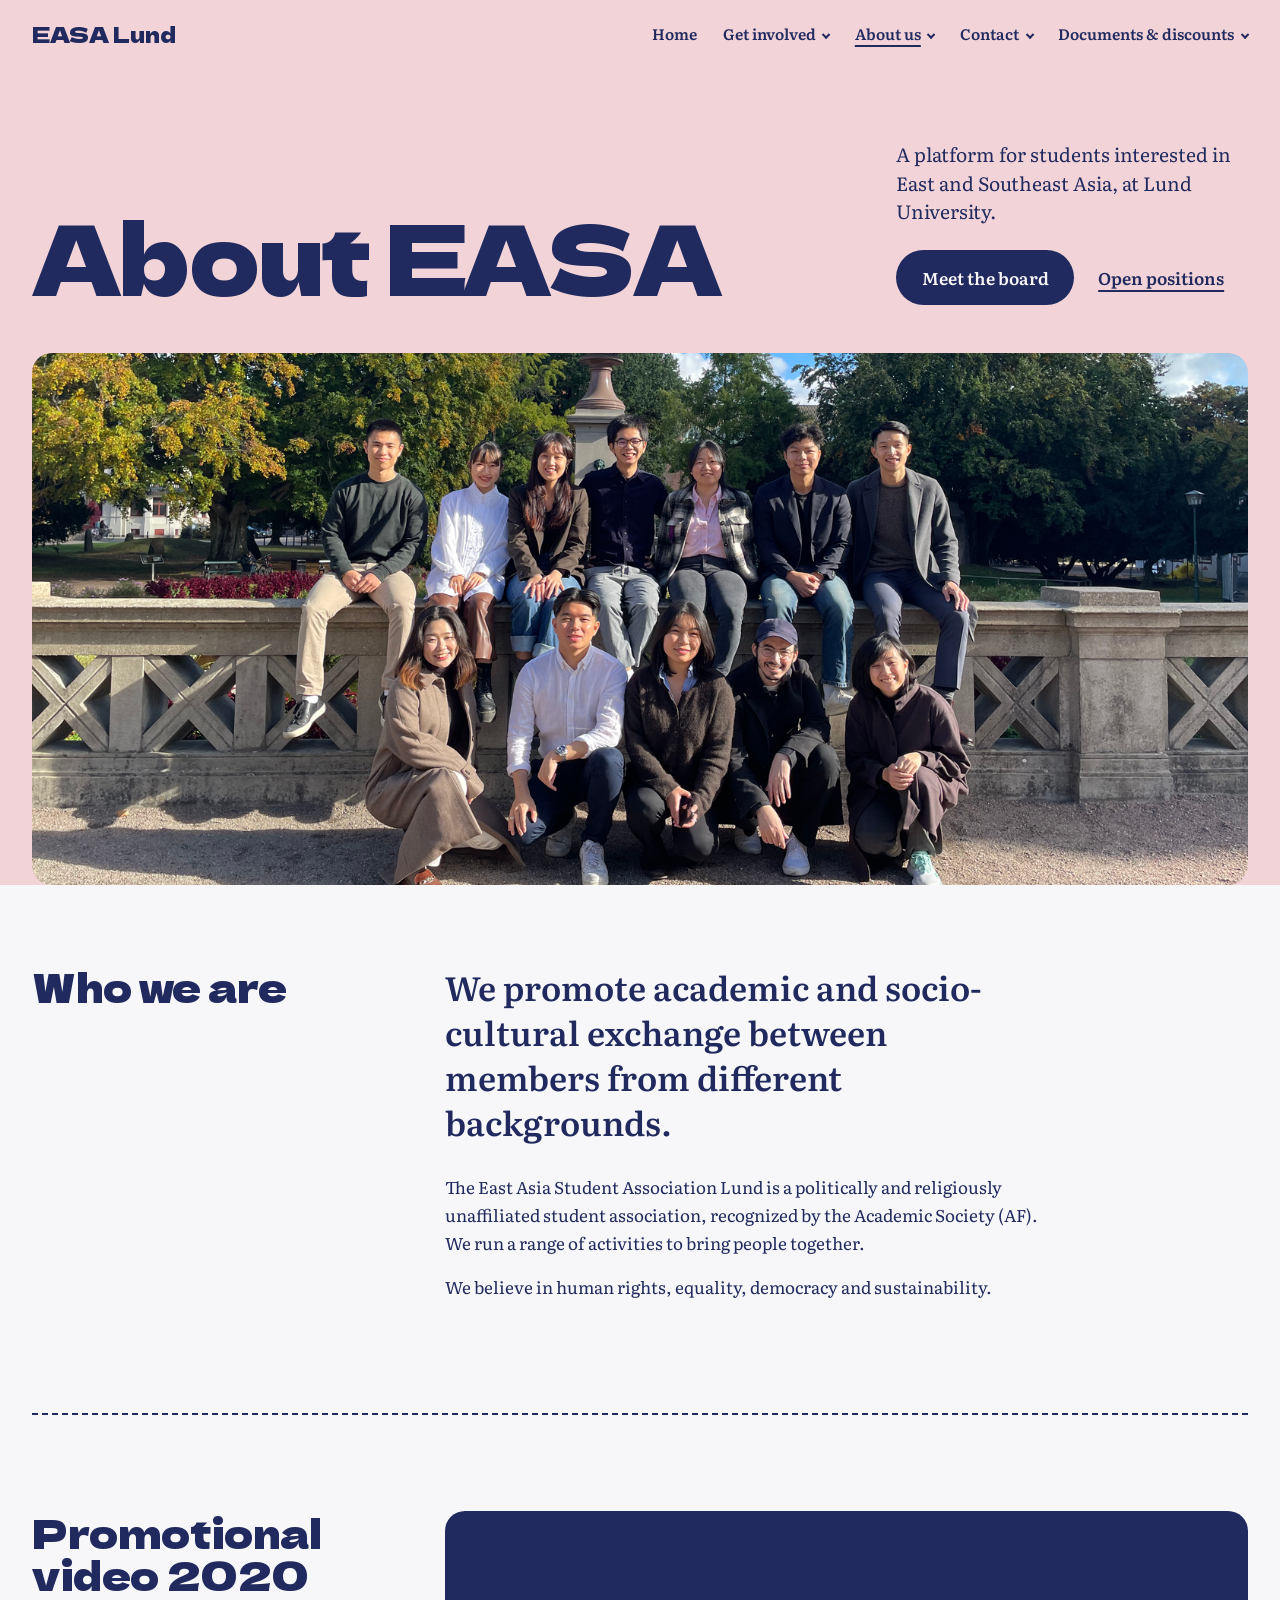
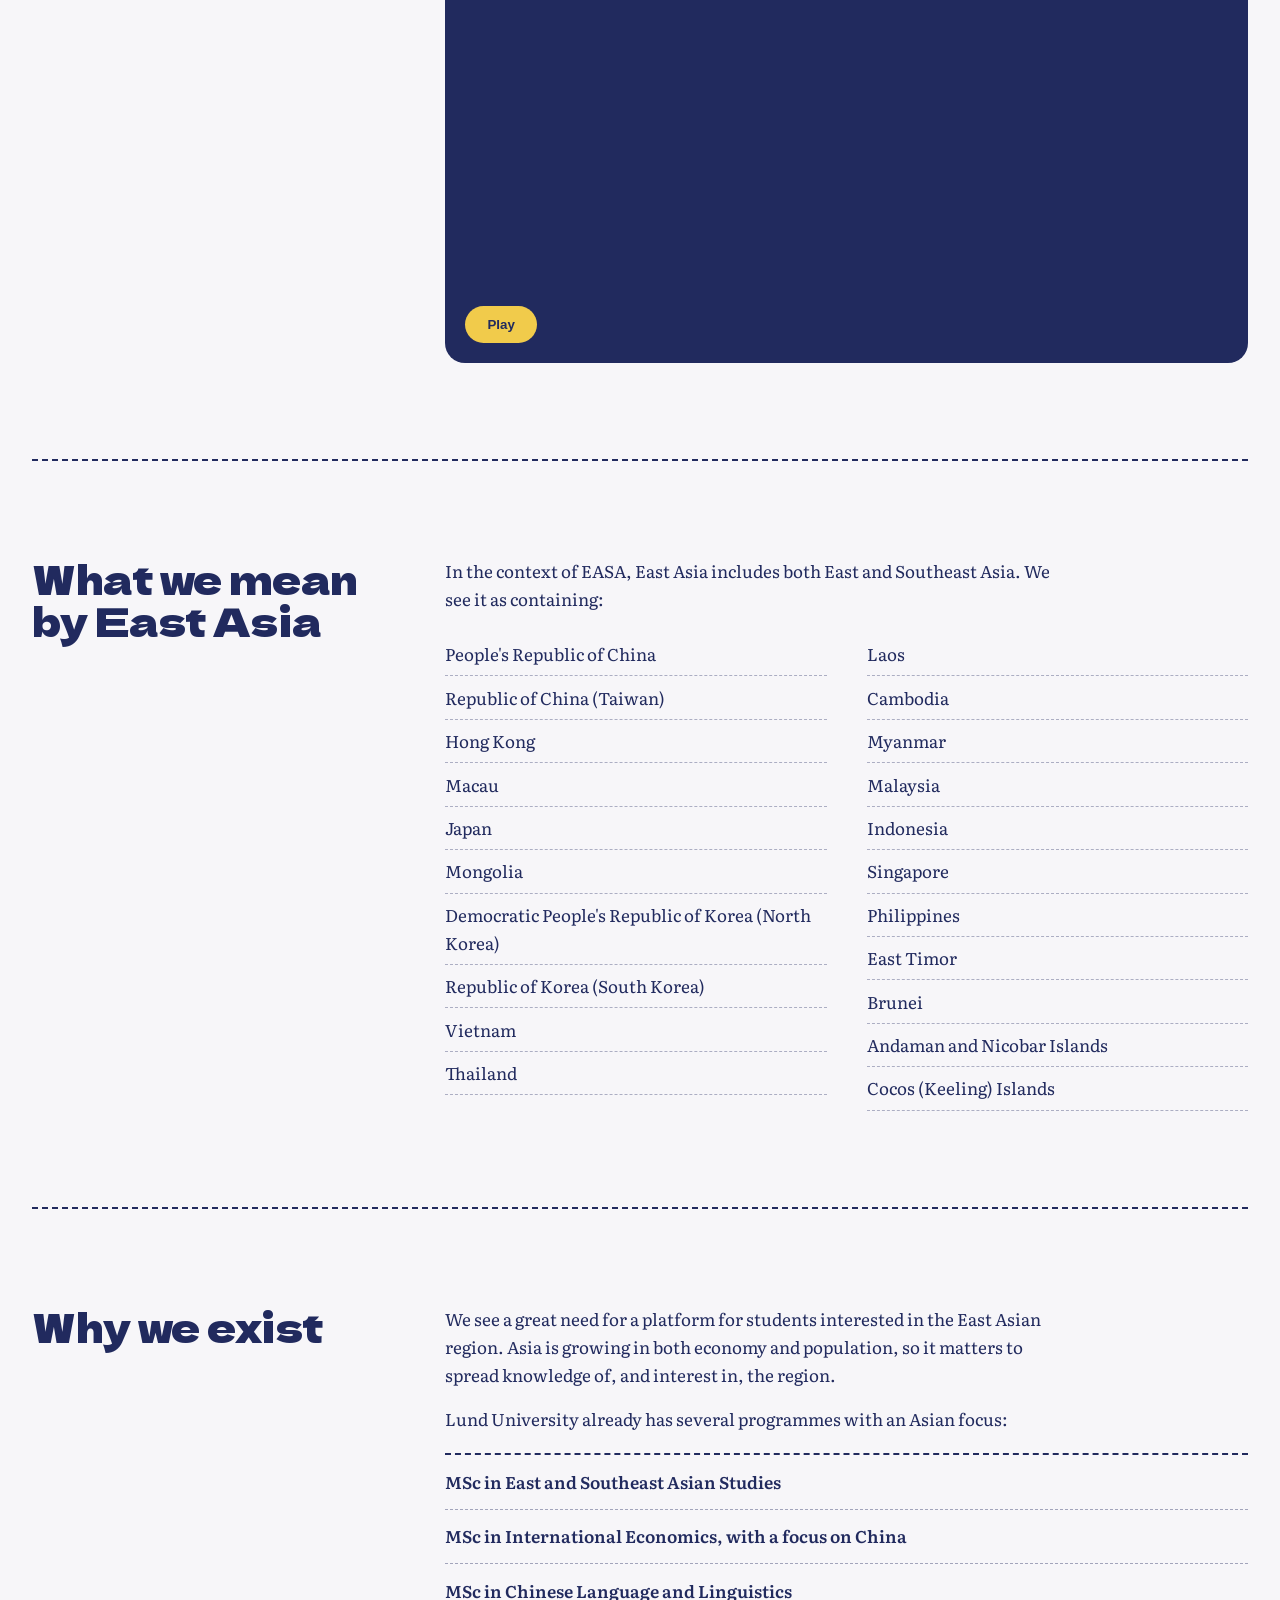
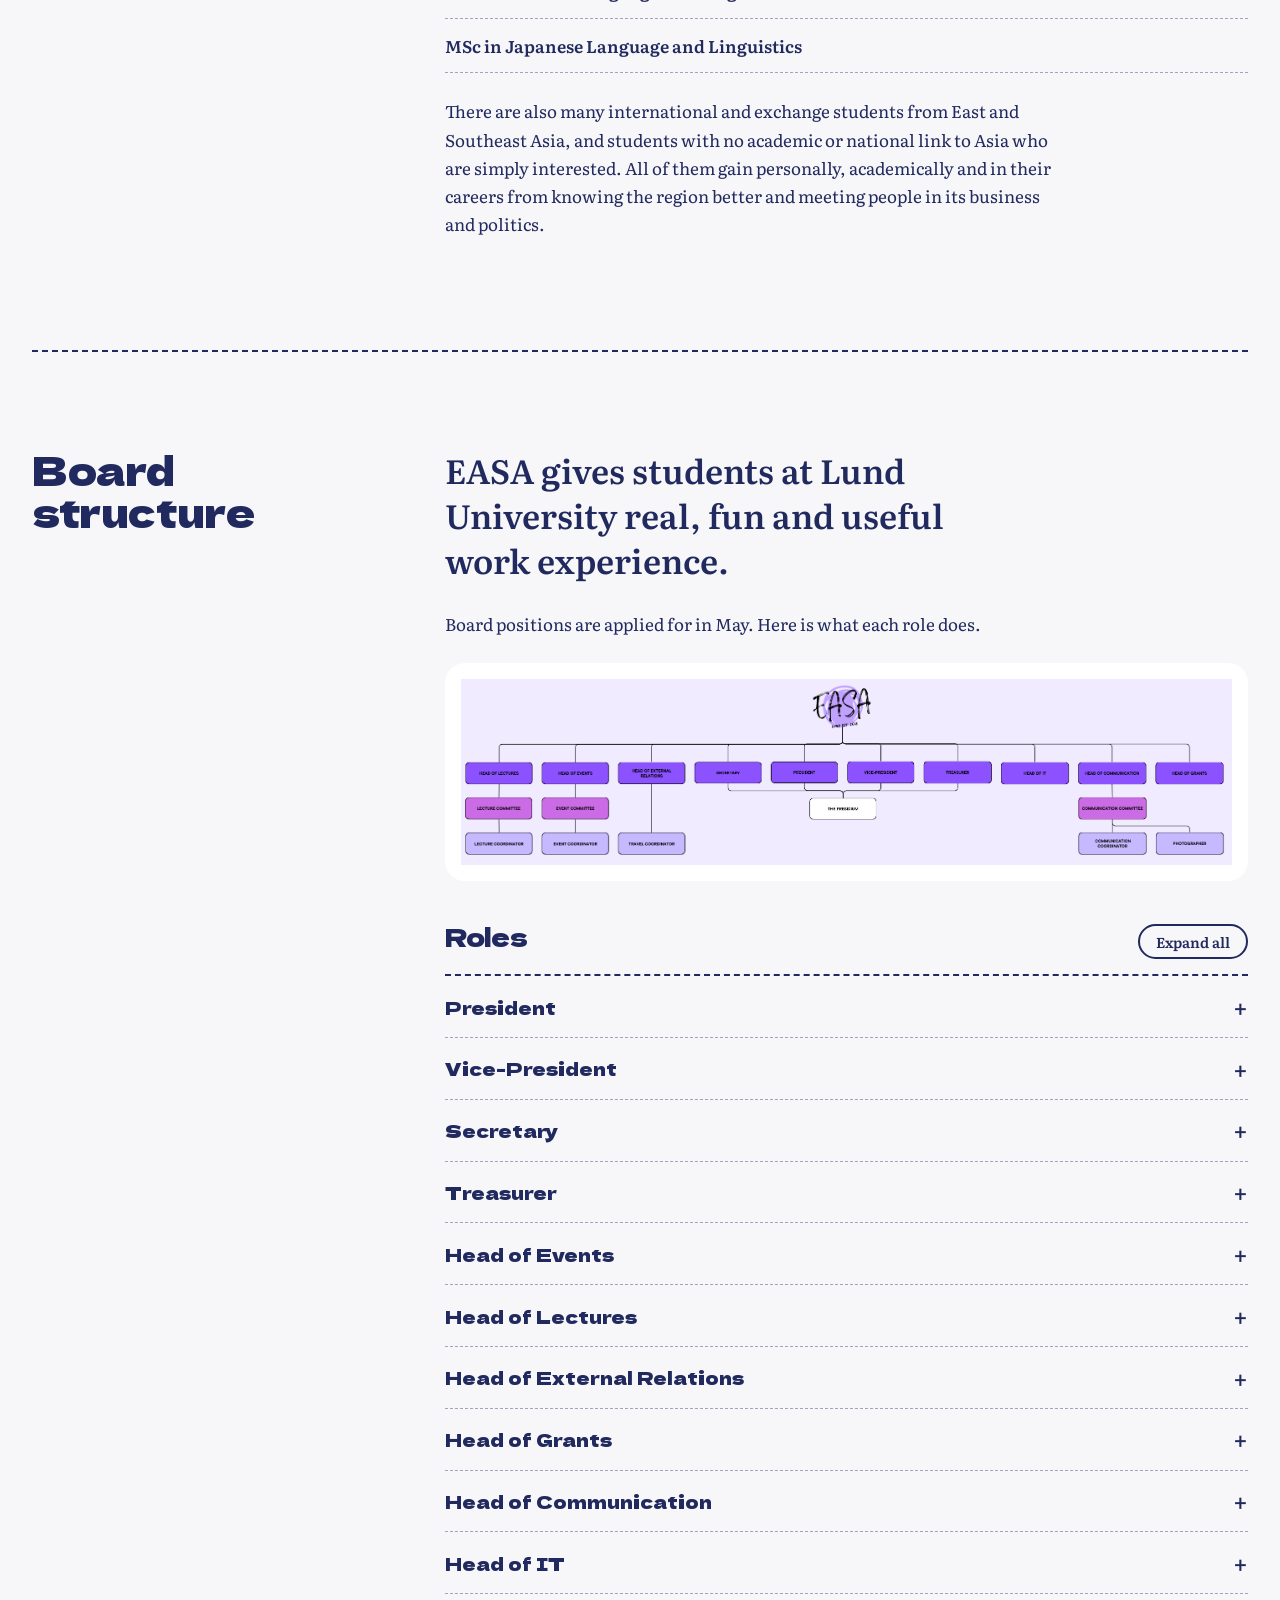
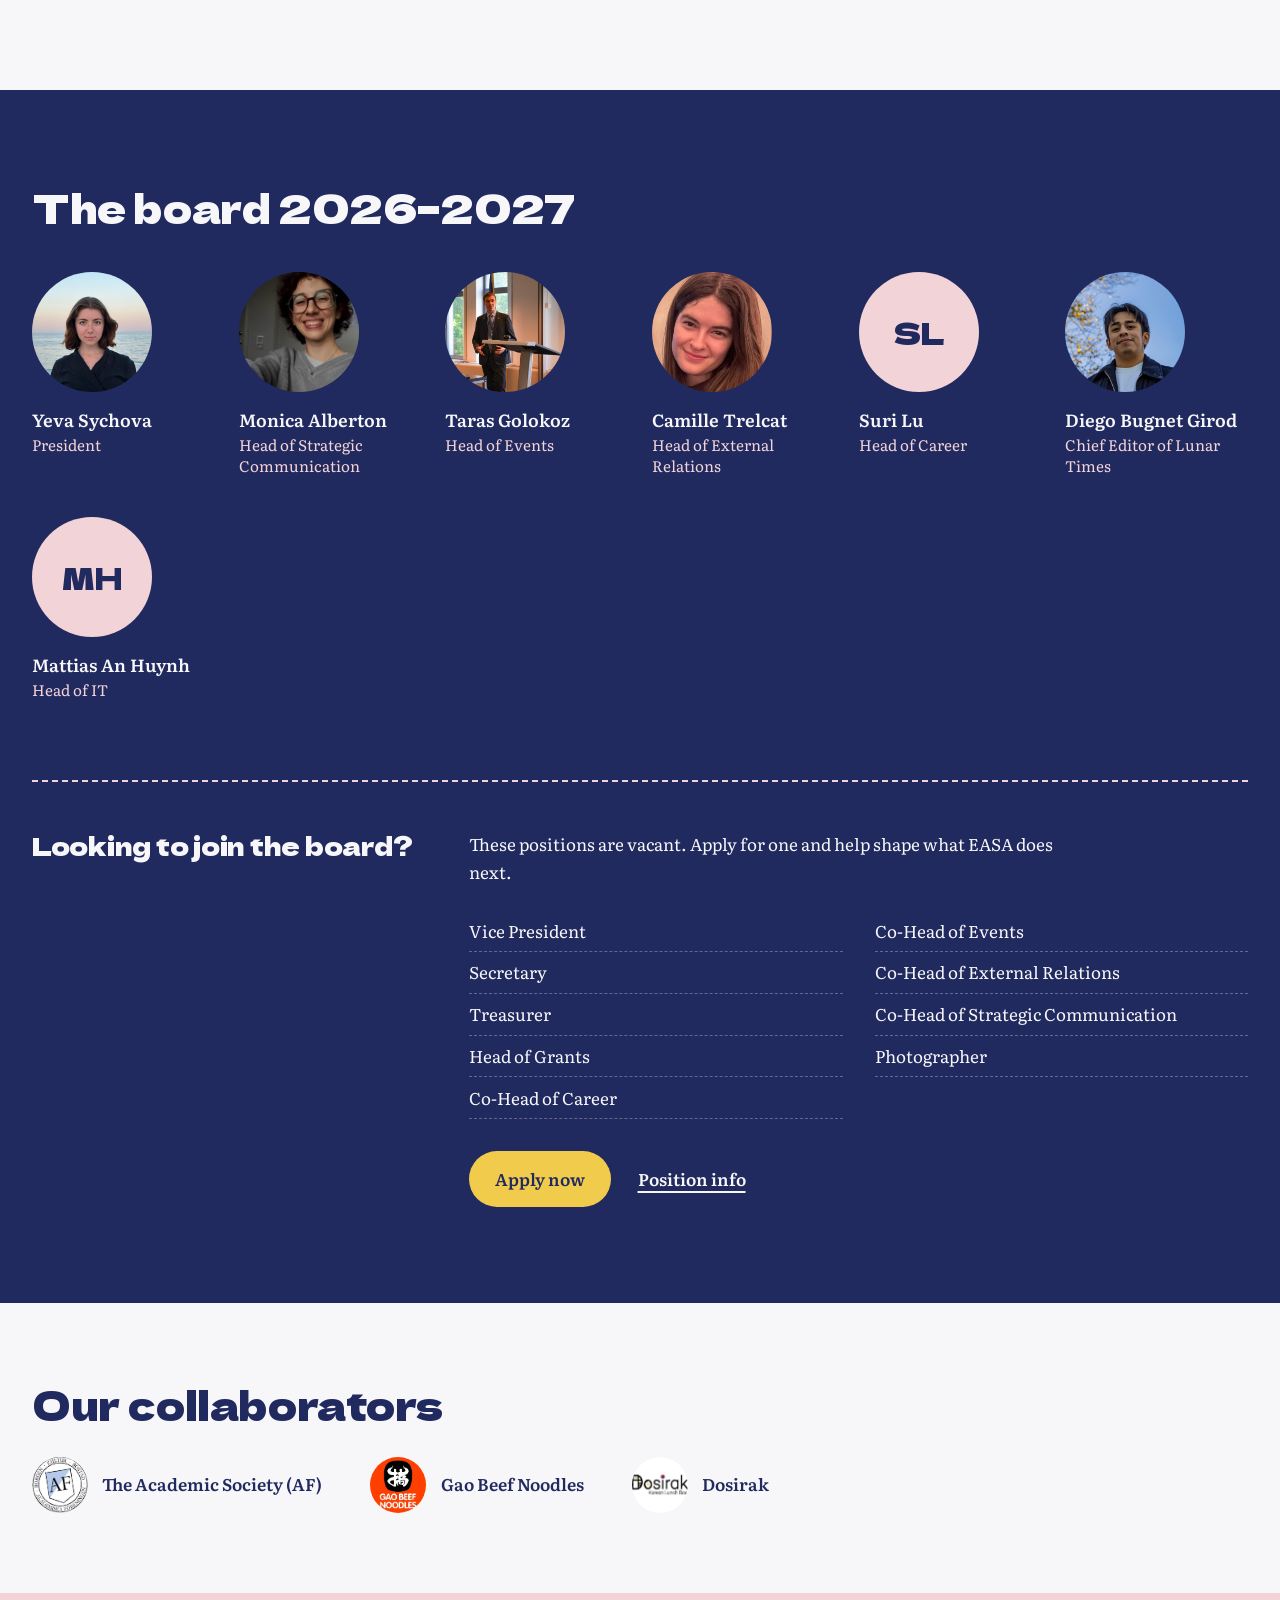
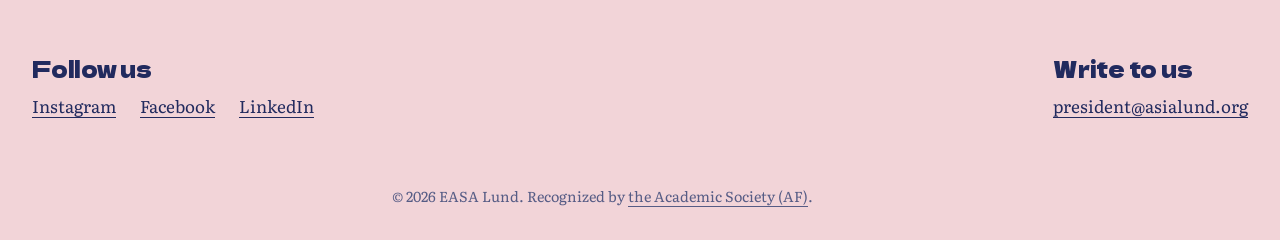
==== pages/about.html @ 51d8376d "the initial commit" ====
<!DOCTYPE html>
<html lang="en">
<head>
<meta charset="utf-8">
<meta name="viewport" content="width=device-width, initial-scale=1">
<title>About us | East Asia Student Association Lund</title>
<meta name="description" content="About EASA Lund: who we are, what we mean by East Asia, how the board works and who is on it.">
<link rel="preconnect" href="https://fonts.googleapis.com">
<link rel="preconnect" href="https://fonts.gstatic.com" crossorigin>
<link href="https://fonts.googleapis.com/css2?family=Dela+Gothic+One&family=Literata:ital,wght@0,400;0,600;1,400&display=swap" rel="stylesheet">
<link rel="stylesheet" href="../src/css/style.css">
</head>
<body>

<header class="site-header">
  <a class="wordmark" href="../index.html">EASA Lund</a>
  <button class="menu-toggle" aria-expanded="false" aria-controls="nav">Menu</button>
  <nav id="nav" class="nav" aria-label="Main"><ul><li><a href="../index.html">Home</a></li><li class="has-sub"><button aria-expanded="false">Get involved</button><ul><li><a href="membership.html#join">Become a member</a></li><li><a href="membership.html#being">Being an EASA member</a></li><li><a href="membership.html#active">Get active with EASA</a></li></ul></li><li class="has-sub"><button aria-expanded="false" aria-current="page">About us</button><ul><li><a href="about.html">About EASA</a></li><li><a href="about.html#structure">Board structure</a></li><li><a href="about.html#board">The board 2026&ndash;2027</a></li><li><a href="about.html#open">Vacant positions</a></li><li><a href="about.html#video">Promotional video 2020</a></li></ul></li><li class="has-sub"><button aria-expanded="false">Contact</button><ul><li><a href="contact.html">Contact us</a></li><li><a href="contact.html#report">Report or complain</a></li></ul></li><li class="has-sub"><button aria-expanded="false">Documents &amp; discounts</button><ul><li><a href="documents.html#discounts">Member discounts</a></li><li><a href="documents.html#documents">Documents</a></li></ul></li></ul></nav>
</header>

<main>
  <section class="hero short photo">
    <div class="wrap hero-in">
      <h1>About EASA</h1>
      <div class="hero-side">
        <p>A platform for students interested in East and Southeast Asia, at Lund University.</p>
        <div class="actions">
          <a class="btn" href="#board">Meet the board</a>
          <a class="link" href="#open">Open positions</a>
        </div>
      </div>
    </div>
    <figure class="wrap hero-photo">
      <img src="/src/assets/images/boardgroup2-photo.png" alt="The EASA board" width="1600" height="749">
    </figure>
  </section>

  <section class="about plain wrap" id="background">
    <h2>Who we are</h2>
    <div>
      <p class="lead">We promote academic and socio-cultural exchange between members from different backgrounds.</p>
      <p>The East Asia Student Association Lund is a politically and religiously unaffiliated student association, recognized by the Academic Society (AF). We run a range of activities to bring people together.</p>
      <p>We believe in human rights, equality, democracy and sustainability.</p>
    </div>
  </section>

  <section class="about plain wrap" id="video">
    <h2>Promotional video 2020</h2>
    <div>
      <!-- To embed the video here, put its YouTube ID in data-youtube (the part after v= in the link). -->
      <div class="video" id="promo" data-youtube="I3Kxsrn_4LQ">
        <div class="video-fallback">
          <strong>Our 2020 promotional video</strong>
          <a class="btn" href="https://youtu.be/I3Kxsrn_4LQ">Watch the video</a>
        </div>
      </div>
    </div>
  </section>

  <section class="about plain wrap">
    <h2>What we mean by East Asia</h2>
    <div>
      <p>In the context of EASA, East Asia includes both East and Southeast Asia. We see it as containing:</p>
      <ul class="places">
        <li>People's Republic of China</li>
        <li>Republic of China (Taiwan)</li>
        <li>Hong Kong</li>
        <li>Macau</li>
        <li>Japan</li>
        <li>Mongolia</li>
        <li>Democratic People's Republic of Korea (North Korea)</li>
        <li>Republic of Korea (South Korea)</li>
        <li>Vietnam</li>
        <li>Thailand</li>
        <li>Laos</li>
        <li>Cambodia</li>
        <li>Myanmar</li>
        <li>Malaysia</li>
        <li>Indonesia</li>
        <li>Singapore</li>
        <li>Philippines</li>
        <li>East Timor</li>
        <li>Brunei</li>
        <li>Andaman and Nicobar Islands</li>
        <li>Cocos (Keeling) Islands</li>
      </ul>
    </div>
  </section>

  <section class="about plain wrap">
    <h2>Why we exist</h2>
    <div>
      <p>We see a great need for a platform for students interested in the East Asian region. Asia is growing in both economy and population, so it matters to spread knowledge of, and interest in, the region.</p>
      <p>Lund University already has several programmes with an Asian focus:</p>
      <ul class="plist">
        <li>MSc in East and Southeast Asian Studies</li>
        <li>MSc in International Economics, with a focus on China</li>
        <li>MSc in Chinese Language and Linguistics</li>
        <li>MSc in Japanese Language and Linguistics</li>
      </ul>
      <p>There are also many international and exchange students from East and Southeast Asia, and students with no academic or national link to Asia who are simply interested. All of them gain personally, academically and in their careers from knowing the region better and meeting people in its business and politics.</p>
    </div>
  </section>

  <section class="about plain wrap" id="structure">
    <h2>Board structure</h2>
    <div>
      <p class="lead">EASA gives students at Lund University real, fun and useful work experience.</p>
      <p>Board positions are applied for in May. Here is what each role does.</p>
      <figure class="diagram">
        <img src="/src/assets/images/boardstructure-photo.png" alt="Diagram of the EASA board structure" width="1200" height="289" loading="lazy">
      </figure>
      <div class="roles-bar">
        <h3>Roles</h3>
        <button class="copy" id="toggle-roles" type="button">Expand all</button>
      </div>
      <div class="roles">
        <details><summary>President</summary><p>The president is responsible for the strategic work of the association. They plan and hold board meetings and delegate tasks to keep EASA moving forward. They lead and represent the association, sign contracts and act as a financial signatory.</p></details>
        <details><summary>Vice-President</summary><p>The jack of all trades. The vice-president is the president's right hand, helps wherever things need doing, and steps in when the president is away.</p></details>
        <details><summary>Secretary</summary><p>Keeps the board's documentation, such as meeting agendas and protocols, and does other administrative work. Also sends out periodic newsletters about EASA's updates and events, works strategically with the association, and can take on extra projects.</p></details>
        <details><summary>Treasurer</summary><p>Together with the president and vice-president, handles the budget, receipts and other financial work. The treasurer is also a financial signatory.</p></details>
        <details><summary>Head of Events</summary><p>Handles EASA's social and cultural activities, from smaller mingles and sittningar to events that build cultural awareness and understanding of East Asia. Makes sure members have fun while learning.</p></details>
        <details><summary>Head of Lectures</summary><p>Organizes lectures and invites speakers, making sure EASA's lectures cover as many geographical and topical areas as possible. Collects lecture suggestions from active members, adds their own, and fills the calendar.</p></details>
        <details><summary>Head of External Relations</summary><p>Manages professional contacts in Asia and relationships with key collaborators and partners. Also runs travel activities together with the Head of Grants.</p></details>
        <details><summary>Head of Grants</summary><p>Oversees FBA-project activities, helps run travel activities with the travel coordinators and the Head of External Relations, and assists the president and treasurer with grant applications. Also finds new grants for the association to apply for. Most grant applications and collaborations are handled in Swedish, so the role suits a Swedish speaker, though that is not a requirement.</p></details>
        <details><summary>Head of Communication</summary><p>Manages EASA's social media, marketing strategy and graphic design. Advises the board on optics and audience for events, works on the communications strategy and graphical profile, and makes sure events have a photographer.</p></details>
        <details><summary>Head of IT</summary><p>Manages the website and the association's technical tasks, advising the team and finding and putting in place IT solutions. Works closely with the Head of Strategic Communication.</p></details>
      </div>
    </div>
  </section>

  <section class="crew" id="board">
    <div class="wrap">
      <h2>The board 2026&ndash;2027</h2>
      <ul class="people">
        <li class="person">
          <img src="/src/assets/board/yeva.jpeg" alt="" width="120" height="120" loading="lazy">
          <h3>Yeva Sychova</h3><p>President</p>
        </li>
        <li class="person">
          <img src="/src/assets/board/monica.jpg" alt="" width="120" height="120" loading="lazy">
          <h3>Monica Alberton</h3><p>Head of Strategic Communication</p>
        </li>
        <li class="person">
          <img src="/src/assets/board/taras.png" alt="" width="120" height="120" loading="lazy">
          <h3>Taras Golokoz</h3><p>Head of Events</p>
        </li>
        <li class="person">
          <img src="/src/assets/board/camille.png" alt="" width="120" height="120" loading="lazy">
          <h3>Camille Trelcat</h3><p>Head of External Relations</p>
        </li>
        <li class="person">
          <div class="avatar" aria-hidden="true">SL</div>
          <h3>Suri Lu</h3><p>Head of Career</p>
        </li>
        <li class="person">
          <img src="/src/assets/board/diego.png" alt="" width="120" height="120" loading="lazy">
          <h3>Diego Bugnet Girod</h3><p>Chief Editor of Lunar Times</p>
        </li>
        <li class="person">
          <div class="avatar" aria-hidden="true">MH</div>
          <h3>Mattias An Huynh</h3><p>Head of IT</p>
        </li>
      </ul>  

      <div class="open" id="open">
        <h3>Looking to join the board?</h3>
        <div>
          <p>These positions are vacant. Apply for one and help shape what EASA does next.</p>
          <ul>
            <li>Vice President</li>
            <li>Secretary</li>
            <li>Treasurer</li>
            <li>Head of Grants</li>
            <li>Co-Head of Career</li>
            <li>Co-Head of Events</li>
            <li>Co-Head of External Relations</li>
            <li>Co-Head of Strategic Communication</li>
            <li>Photographer</li>
          </ul>
          <a class="btn" href="https://docs.google.com/forms/d/e/1FAIpQLScclOkCdZai0JcNfN4EBQboVWrOguCQoCkJPNfjZ9Sn6yxAyg/viewform">Apply now</a>
          <a class="link" href="#structure">Position info</a>
        </div>
      </div>
    </div>
  </section>

  <section class="partners wrap">
    <h2>Our collaborators</h2>
    <ul>
      <li><a href="https://www.af.lu.se/"><img src="/src/assets/icons/af-logo.png" alt="" width="56" height="56" loading="lazy"><span>The Academic Society (AF)</span></a></li>
      <li><a href="https://gaobeefnoodles.se/"><img src="/src/assets/icons/gaobeef-logo.jpg" alt="" width="56" height="56" loading="lazy"><span>Gao Beef Noodles</span></a></li>
      <li><a href="https://dosirak.se/"><img src="/src/assets/icons/dosirak-logo.png" alt="" width="56" height="56" loading="lazy"><span>Dosirak</span></a></li>
    </ul>
  </section>
</main>

<footer class="site-footer">
  <div class="wrap foot-in">
    <div>
      <h2>Follow us</h2>
      <p class="social">
        <a href="https://www.instagram.com/easa.lund/">Instagram</a>
        <a href="https://www.facebook.com/easalund">Facebook</a>
        <a href="https://www.linkedin.com/company/easa-east-asia-student-association-in-lund/">LinkedIn</a>
      </p>
    </div>
    <div>
      <h2>Write to us</h2>
      <p><a href="mailto:president@asialund.org">president@asialund.org</a></p>
    </div>
  </div>
  <p class="wrap legal">&copy; <span id="year">2026</span> EASA Lund. Recognized by <a href="https://www.af.lu.se/en-home">the Academic Society (AF)</a>.</p>
</footer>

<script src="../src/js/about.js"></script>
</body>
</html>
---- src/css/style.css ----
:root {
  --indigo: #212a5e;
  --sakura: #f2d4d8;
  --paper: #f7f6f9;
  --yuzu: #f1cb4b;
  --muted: #565c85;
  --display: "Dela Gothic One", "Hiragino Sans", "Yu Gothic", "Malgun Gothic", system-ui, sans-serif;
  --text: "Literata", Georgia, "Times New Roman", serif;
  --radius: 1.25rem;
}

*, *::before, *::after { box-sizing: border-box; }
html { scroll-behavior: smooth; }
body {
  margin: 0;
  background: var(--paper);
  color: var(--indigo);
  font: 400 1.0625rem/1.65 var(--text);
  -webkit-font-smoothing: antialiased;
}
img { display: block; max-width: 100%; height: auto; background: #dfe1ee; }
img.broken { visibility: hidden; }
h1, h2 { font-family: var(--display); font-weight: 400; line-height: 1.05; margin: 0; letter-spacing: -0.01em; }
h2 { font-size: clamp(1.6rem, 3.2vw, 2.5rem); }
p { margin: 0 0 1rem; max-width: 62ch; }
ul { list-style: none; margin: 0; padding: 0; }
a { color: inherit; }
:focus-visible { outline: 3px solid var(--indigo); outline-offset: 3px; border-radius: 4px; }
.join :focus-visible { outline-color: var(--yuzu); }
.pass :focus-visible { outline-color: var(--indigo); }

.wrap { width: min(100% - 3rem, 76rem); margin-inline: auto; }

.link { text-decoration: underline; text-decoration-thickness: 1.5px; text-underline-offset: 0.28em; font-weight: 600; transition: text-decoration-thickness 0.15s; }
.link:hover { text-decoration-thickness: 4px; }
.btn {
  display: inline-block; padding: 0.85rem 1.6rem; border-radius: 999px;
  background: var(--indigo); color: var(--paper); font-weight: 600; text-decoration: none;
  transition: background 0.2s, color 0.2s;
}
.btn:hover { background: var(--yuzu); color: var(--indigo); }

/* Header */
.site-header {
  position: sticky; top: 0; z-index: 20;
  display: flex; align-items: center; justify-content: space-between; gap: 1.5rem;
  padding: 1rem max(1.5rem, calc((100% - 76rem) / 2));
  background: var(--sakura);
}
.wordmark { font: 400 1.35rem var(--display); text-decoration: none; }
.nav > ul { display: flex; gap: 1.6rem; align-items: center; }
.nav a, .nav button { font: 600 0.95rem var(--text); color: inherit; text-decoration: none; background: none; border: 0; padding: 0.4rem 0; cursor: pointer; }
.nav a:hover, .nav button:hover, .nav a[aria-current], .nav button[aria-current] { text-decoration: underline; text-decoration-thickness: 2px; text-underline-offset: 0.3em; }
.has-sub { position: relative; }
.has-sub > button::after { content: ""; display: inline-block; width: 0.4em; height: 0.4em; margin-left: 0.5em; border: solid currentColor; border-width: 0 2px 2px 0; transform: translateY(-0.15em) rotate(45deg); }
.has-sub > ul {
  display: none; position: absolute; top: 100%; left: -1rem; min-width: 14rem; padding: 0.6rem 1rem;
  background: var(--paper); border-radius: 0.9rem; box-shadow: 0 12px 30px -12px rgba(33, 42, 94, 0.35);
}
.has-sub > ul a { display: block; padding: 0.45rem 0; }
.has-sub:hover > ul, .has-sub:focus-within > ul, .has-sub > button[aria-expanded="true"] + ul { display: block; }
.menu-toggle { display: none; font: 600 0.95rem var(--text); color: inherit; background: none; border: 2px solid var(--indigo); border-radius: 999px; padding: 0.35rem 1rem; cursor: pointer; }

/* Hero */
.hero { background: var(--sakura); padding-top: clamp(2rem, 6vw, 4.5rem); }
.hero-in { display: grid; grid-template-columns: minmax(0, 1fr) 22rem; gap: 3rem; align-items: end; }
.hero h1 { font-size: clamp(3rem, 9vw, 7.5rem); line-height: 1.05; letter-spacing: -0.02em; }
.roll { display: flex; align-items: flex-end; height: 1.2em; overflow: hidden; }
.word { flex: none; white-space: nowrap; font-family: var(--display); transition: transform 0.45s cubic-bezier(0.7, 0, 0.2, 1), opacity 0.45s; }
.word.out { transform: translateY(-100%); opacity: 0; }
.word.pre { transform: translateY(100%); opacity: 0; transition: none; }
.said { margin: 1.25rem 0 0; font-style: italic; color: var(--muted); }
.hero-side p { font-size: 1.2rem; line-height: 1.5; }
.actions { display: flex; flex-wrap: wrap; align-items: center; gap: 0.75rem 1.5rem; margin-top: 1.5rem; }
.hero-photo { position: relative; z-index: 1; margin-block: 3rem -7rem; }
.hero-photo img { width: 100%; aspect-ratio: 16 / 7; object-fit: cover; border-radius: var(--radius); }

/* About */
.about { display: grid; grid-template-columns: 1fr 2.2fr; gap: 3rem; padding: 12rem 0 6rem; }
.lead { font-size: clamp(1.5rem, 2.6vw, 2.1rem); line-height: 1.35; font-weight: 600; max-width: 28ch; margin-bottom: 1.75rem; }

/* Community */
.community { display: grid; gap: 6rem; padding-bottom: 7rem; }
.feature { display: grid; grid-template-columns: 7fr 5fr; gap: 3rem; align-items: end; }
.feature img, .events img { width: 100%; object-fit: cover; border-radius: var(--radius); }
.feature img { aspect-ratio: 4 / 3; }
.feature h2, .events h2 { margin-bottom: 1rem; }
.events { display: grid; grid-template-columns: 4fr 4fr 4fr; gap: 2rem; align-items: start; }
.events img { aspect-ratio: 4 / 5; }
.events .drop { margin-top: 4rem; }
.events > div { padding-top: 1rem; }
.updates { display: flex; justify-content: space-between; align-items: center; gap: 2rem; padding: clamp(1.75rem, 4vw, 3.5rem); background: var(--sakura); border-radius: var(--radius); }
.updates p { margin-bottom: 0.75rem; }

/* Membership */
.join { background: var(--indigo); color: var(--paper); padding: 6rem 0; }
.join-in { display: grid; grid-template-columns: 5fr 7fr; gap: 4rem; align-items: center; }
.join-in > img { width: 100%; max-height: 34rem; aspect-ratio: 3 / 4; object-fit: cover; border-radius: var(--radius); }
.pass { --pad: clamp(1.5rem, 4vw, 2.75rem); background: var(--yuzu); color: var(--indigo); border-radius: var(--radius); padding: var(--pad); }
.pass h2 { margin-bottom: 1rem; }
.pass ul { position: relative; margin: 1.75rem 0; padding-top: 0.5rem; border-top: 2px dashed var(--indigo); }
.pass ul::before, .pass ul::after {
  content: ""; position: absolute; top: -0.85rem; width: 1.5rem; height: 1.5rem; border-radius: 50%; background: var(--indigo);
}
.pass ul::before { left: calc(-1 * var(--pad) - 0.75rem); }
.pass ul::after { right: calc(-1 * var(--pad) - 0.75rem); }
.pass li { padding: 0.75rem 0; border-bottom: 1px dashed rgba(33, 42, 94, 0.4); font-weight: 600; }
.pass li a { text-underline-offset: 0.25em; }
.pass .btn:hover { background: var(--paper); color: var(--indigo); }

/* Collaborators */
.partners { padding: 5rem 0; }
.partners ul { display: flex; flex-wrap: wrap; gap: 1.5rem 3rem; margin-top: 2rem; }
.partners a { display: flex; align-items: center; gap: 0.9rem; font-weight: 600; text-decoration: none; }
.partners a:hover span { text-decoration: underline; text-underline-offset: 0.25em; }
.partners img { width: 3.5rem; height: 3.5rem; border-radius: 50%; object-fit: cover; }

/* Footer */
.site-footer { background: var(--sakura); padding: 4rem 0 2rem; }
.foot-in { display: flex; flex-wrap: wrap; justify-content: space-between; gap: 2.5rem; }
.foot-in h2 { font-size: 1.4rem; margin-bottom: 0.75rem; }
.social { display: flex; gap: 1.5rem; }
.foot-in a, .legal a { text-underline-offset: 0.25em; }
.legal { margin: 3rem auto 0; font-size: 0.9rem; color: var(--muted); }

/* Small screens */
@media (max-width: 62rem) {
  .menu-toggle { display: block; }
  .nav { display: none; position: absolute; top: 100%; left: 0; right: 0; padding: 0.5rem 1.5rem 1.5rem; background: var(--sakura); }
  .nav.open { display: block; }
  .nav > ul { flex-direction: column; align-items: flex-start; gap: 0.5rem; }
  .has-sub > ul { position: static; display: none; box-shadow: none; background: none; padding: 0 0 0 1rem; min-width: 0; }
  .has-sub:hover > ul { display: none; }
  .has-sub > button[aria-expanded="true"] + ul { display: block; }
  .hero-in, .about, .feature, .join-in { grid-template-columns: 1fr; gap: 2rem; }
  .hero-photo { margin-bottom: -4rem; }
  .hero-photo img { aspect-ratio: 4 / 3; }
  .about { padding-top: 8rem; gap: 1.25rem; }
  .events { grid-template-columns: 1fr 1fr; }
  .events > div { grid-column: 1 / -1; }
  .events .drop { margin-top: 2rem; }
  .updates { flex-direction: column; align-items: flex-start; }
  .join { padding: 4rem 0; }
}

@media (prefers-reduced-motion: reduce) {
  html { scroll-behavior: auto; }
  .word, .link, .btn { transition: none; }
}

/* Membership page */
h3 { font: 400 clamp(1.25rem, 2vw, 1.6rem)/1.15 var(--display); margin: 0 0 0.75rem; letter-spacing: -0.01em; }
.hero.short { padding-bottom: 4.5rem; }
.hero.short h1 { font-size: clamp(2.8rem, 7.5vw, 6rem); }
.steps-sec { padding: 6rem 0; }
.steps-sec h2 { margin-bottom: 2.5rem; }
.steps { border-top: 2px dashed var(--indigo); }
.steps li { display: grid; grid-template-columns: 6rem 1fr; gap: 1.5rem; padding: 2.25rem 0; border-bottom: 2px dashed var(--indigo); }
.num { font: 400 3.75rem/1 var(--display); }
.steps p { margin-bottom: 1rem; }
.steps .btn { margin-top: 0.25rem; }
.swish { display: flex; flex-wrap: wrap; align-items: center; gap: 0.5rem 1rem; }
.swish strong { font-size: 1.5rem; letter-spacing: 0.02em; }
.copy { font: 600 0.9rem var(--text); color: inherit; background: none; border: 2px solid var(--indigo); border-radius: 999px; padding: 0.3rem 1rem; cursor: pointer; transition: background 0.2s, color 0.2s; }
.copy:hover { background: var(--indigo); color: var(--paper); }
.pass .btn { margin-right: 1.5rem; }
.about.plain { padding: 6rem 0; }
.about .actions { margin-top: 1.75rem; }
.data { padding-bottom: 5rem; }
.data summary { cursor: pointer; font-weight: 600; }
.data details p { margin-top: 1rem; font-size: 0.95rem; color: var(--muted); max-width: 70ch; }
.data details a { text-underline-offset: 0.25em; }
html { scroll-padding-top: 5rem; }

@media (max-width: 62rem) {
  .steps li { grid-template-columns: 3.25rem 1fr; gap: 1rem; }
  .num { font-size: 2.5rem; }
  .steps-sec, .about.plain { padding: 4rem 0; }
}

/* About page */
.hero.short.photo { padding-bottom: 0; }
.hero + .about.plain { padding-top: 12rem; }
.about.plain + .about.plain { border-top: 2px dashed var(--indigo); }
.places { columns: 2 15rem; column-gap: 2.5rem; margin: 1.25rem 0 0; }
.places li { break-inside: avoid; padding: 0.45rem 0; border-bottom: 1px dashed rgba(33, 42, 94, 0.35); }
.plist { margin: 1.25rem 0 1.5rem; border-top: 2px dashed var(--indigo); }
.plist li { padding: 0.8rem 0; border-bottom: 1px dashed rgba(33, 42, 94, 0.4); font-weight: 600; }
.diagram { margin: 1.5rem 0 2.5rem; padding: 1rem; overflow-x: auto; background: #fff; border-radius: var(--radius); }
.diagram img { width: 100%; min-width: 38rem; background: none; }
.roles-bar { display: flex; justify-content: space-between; align-items: center; gap: 1rem; margin-bottom: 0.75rem; }
.roles { border-top: 2px dashed var(--indigo); }
.roles details { border-bottom: 1px dashed rgba(33, 42, 94, 0.4); }
.roles summary { display: flex; justify-content: space-between; align-items: center; gap: 1rem; padding: 1.1rem 0; cursor: pointer; list-style: none; font: 400 1.15rem/1.2 var(--display); }
.roles summary::-webkit-details-marker { display: none; }
.roles summary::after { content: "+"; font: 600 1.6rem/1 var(--text); transition: transform 0.2s; }
.roles details[open] summary::after { transform: rotate(45deg); }
.roles details p { margin: 0 0 1.25rem; max-width: 60ch; }

.crew { background: var(--indigo); color: var(--paper); padding: 6rem 0; }
.crew h2 { margin-bottom: 2.75rem; }
.crew :focus-visible { outline-color: var(--yuzu); }
.people { display: grid; grid-template-columns: repeat(auto-fill, minmax(11rem, 1fr)); gap: 2.5rem 1.5rem; }
.person img, .avatar { width: 7.5rem; height: 7.5rem; margin-bottom: 1rem; border-radius: 50%; object-fit: cover; }
.avatar { display: grid; place-items: center; background: var(--sakura); color: var(--indigo); font: 400 1.9rem var(--display); }
.person h3 { margin: 0; font: 600 1.1rem/1.3 var(--text); letter-spacing: 0; }
.person p { margin: 0.2rem 0 0; color: var(--sakura); font-size: 0.95rem; line-height: 1.4; }
.open { display: grid; grid-template-columns: 1fr 2fr; gap: 3rem; margin-top: 5rem; padding-top: 3rem; border-top: 2px dashed var(--sakura); }
.open ul { columns: 2 14rem; column-gap: 2rem; margin: 1.5rem 0 2rem; }
.open li { break-inside: avoid; padding: 0.4rem 0; border-bottom: 1px dashed rgba(247, 246, 249, 0.3); }
.crew .btn { margin-right: 1.5rem; background: var(--yuzu); color: var(--indigo); }
.crew .btn:hover { background: var(--paper); }

@media (max-width: 62rem) {
  .hero + .about.plain { padding-top: 8rem; }
  .crew { padding: 4rem 0; }
  .open { grid-template-columns: 1fr; gap: 1.25rem; margin-top: 3.5rem; }
}

/* Contact page */
.mail { font: 400 clamp(1.3rem, 3.2vw, 2.4rem)/1.2 var(--display); text-decoration: none; overflow-wrap: anywhere; }
.mail:hover { text-decoration: underline; text-decoration-thickness: 3px; text-underline-offset: 0.2em; }
.links { margin-top: 2rem; }
.links li { padding: 0; }
.links a { display: flex; flex-wrap: wrap; justify-content: space-between; gap: 0.25rem 1.5rem; padding: 0.9rem 0; text-decoration: none; }
.links a span:last-child { font-weight: 400; color: var(--muted); }
.links a:hover span:first-child { text-decoration: underline; text-underline-offset: 0.25em; }
.links a[aria-disabled="true"] { color: var(--muted); cursor: not-allowed; }
.links a[aria-disabled="true"]:hover span:first-child { text-decoration: none; }

.write { background: var(--indigo); color: var(--paper); padding: 6rem 0; }
.write-in { display: grid; grid-template-columns: 5fr 7fr; gap: 4rem; align-items: start; }
.write h2 { margin-bottom: 1.25rem; }
.write :focus-visible { outline-color: var(--yuzu); }
.touch-form { display: grid; gap: 1.25rem; padding: clamp(1.5rem, 4vw, 2.5rem); background: var(--paper); color: var(--indigo); border-radius: var(--radius); }
.touch-form label { display: grid; gap: 0.4rem; font-weight: 600; }
.touch-form input, .touch-form select, .touch-form textarea { width: 100%; padding: 0.7rem 0.9rem; font: 400 1rem/1.5 var(--text); color: var(--indigo); background: #fff; border: 2px solid var(--indigo); border-radius: 0.75rem; }
.touch-form textarea { min-height: 9rem; resize: vertical; }
.touch-form :focus-visible { outline-color: var(--indigo); }
.touch-form .btn { justify-self: start; border: 0; font-size: 1rem; cursor: pointer; }
.form-status { min-height: 1.5rem; margin: 0; font-weight: 600; }

@media (max-width: 62rem) {
  .write { padding: 4rem 0; }
  .write-in { grid-template-columns: 1fr; gap: 2rem; }
}

/* Documents & discounts page */
.sr { position: absolute; width: 1px; height: 1px; overflow: hidden; clip: rect(0 0 0 0); white-space: nowrap; }
[data-doc][hidden], .doc-sec[hidden] { display: none; }

.deals { background: var(--indigo); color: var(--paper); padding: 6rem 0; }
.deals h2 { margin-bottom: 2.5rem; }
.deals :focus-visible { outline-color: var(--yuzu); }
.deals-in { display: grid; grid-template-columns: 1fr 1fr; gap: 2rem; }
.ticket { --pad: clamp(1.5rem, 3.5vw, 2.25rem); display: flex; flex-direction: column; padding: var(--pad); background: var(--yuzu); color: var(--indigo); border-radius: var(--radius); }
.ticket.alt { background: var(--sakura); }
.ticket .head { display: flex; align-items: center; gap: 1rem; }
.ticket .head img { flex: none; width: 4.5rem; height: 4.5rem; border-radius: 50%; object-fit: cover; }
.ticket h3 { margin: 0 0 0.25rem; }
.ticket .head p { margin: 0; line-height: 1.4; }
.stub { position: relative; margin-top: 2rem; padding-top: 1.5rem; border-top: 2px dashed var(--indigo); }
.stub::before, .stub::after { content: ""; position: absolute; top: -0.85rem; width: 1.5rem; height: 1.5rem; border-radius: 50%; background: var(--indigo); }
.stub::before { left: calc(-1 * var(--pad) - 0.75rem); }
.stub::after { right: calc(-1 * var(--pad) - 0.75rem); }
.off { display: block; font: 400 clamp(3.25rem, 7vw, 5rem)/1 var(--display); letter-spacing: -0.02em; }
.stub p { margin: 0.5rem 0 1.5rem; font-weight: 600; }
.ticket .btn:hover { background: var(--paper); color: var(--indigo); }
.deals-note { margin: 2rem 0 0; color: var(--sakura); }

.finder { padding-bottom: 3rem; }
.finder-box { display: block; }
.finder input { width: 100%; max-width: 32rem; padding: 0.8rem 1.25rem; font: 400 1rem var(--text); color: var(--indigo); background: #fff; border: 2px solid var(--indigo); border-radius: 999px; }
.finder-status { margin: 0.75rem 0 0; color: var(--muted); }
.ph-wide { width: 100%; aspect-ratio: 3 / 2; margin-bottom: 1.5rem; object-fit: cover; border-radius: var(--radius); }

@media (max-width: 62rem) {
  .deals { padding: 4rem 0; }
  .deals-in { grid-template-columns: 1fr; }
  .finder { padding-bottom: 2rem; }
}

/* Membership: being a member + get active; About: video */
.perk-rows { margin: 1.75rem 0; border-top: 2px dashed var(--indigo); }
.perk-rows li { padding: 1.5rem 0; border-bottom: 1px dashed rgba(33, 42, 94, 0.4); }
.perk-rows h3 { margin-bottom: 0.5rem; }
.perk-rows p { margin: 0; }
.video { overflow: hidden; aspect-ratio: 16 / 9; background: var(--indigo); color: var(--paper); border-radius: var(--radius); }
.video :focus-visible { outline-color: var(--yuzu); }
.video-fallback { display: grid; place-content: center; justify-items: center; gap: 1.25rem; height: 100%; padding: 2rem; text-align: center; }
.video-fallback strong { font: 400 clamp(1.5rem, 4vw, 2.75rem)/1.1 var(--display); }
.video-fallback .btn { background: var(--yuzu); color: var(--indigo); }
.video-fallback .btn:hover { background: var(--paper); }
.video iframe, .video-play { display: block; width: 100%; height: 100%; border: 0; }
.video-play { position: relative; padding: 0; cursor: pointer; background: none; }
.video-play img { width: 100%; height: 100%; object-fit: cover; }
.video-play span { position: absolute; left: 1.25rem; bottom: 1.25rem; padding: 0.7rem 1.4rem; font-weight: 600; color: var(--indigo); background: var(--yuzu); border-radius: 999px; }
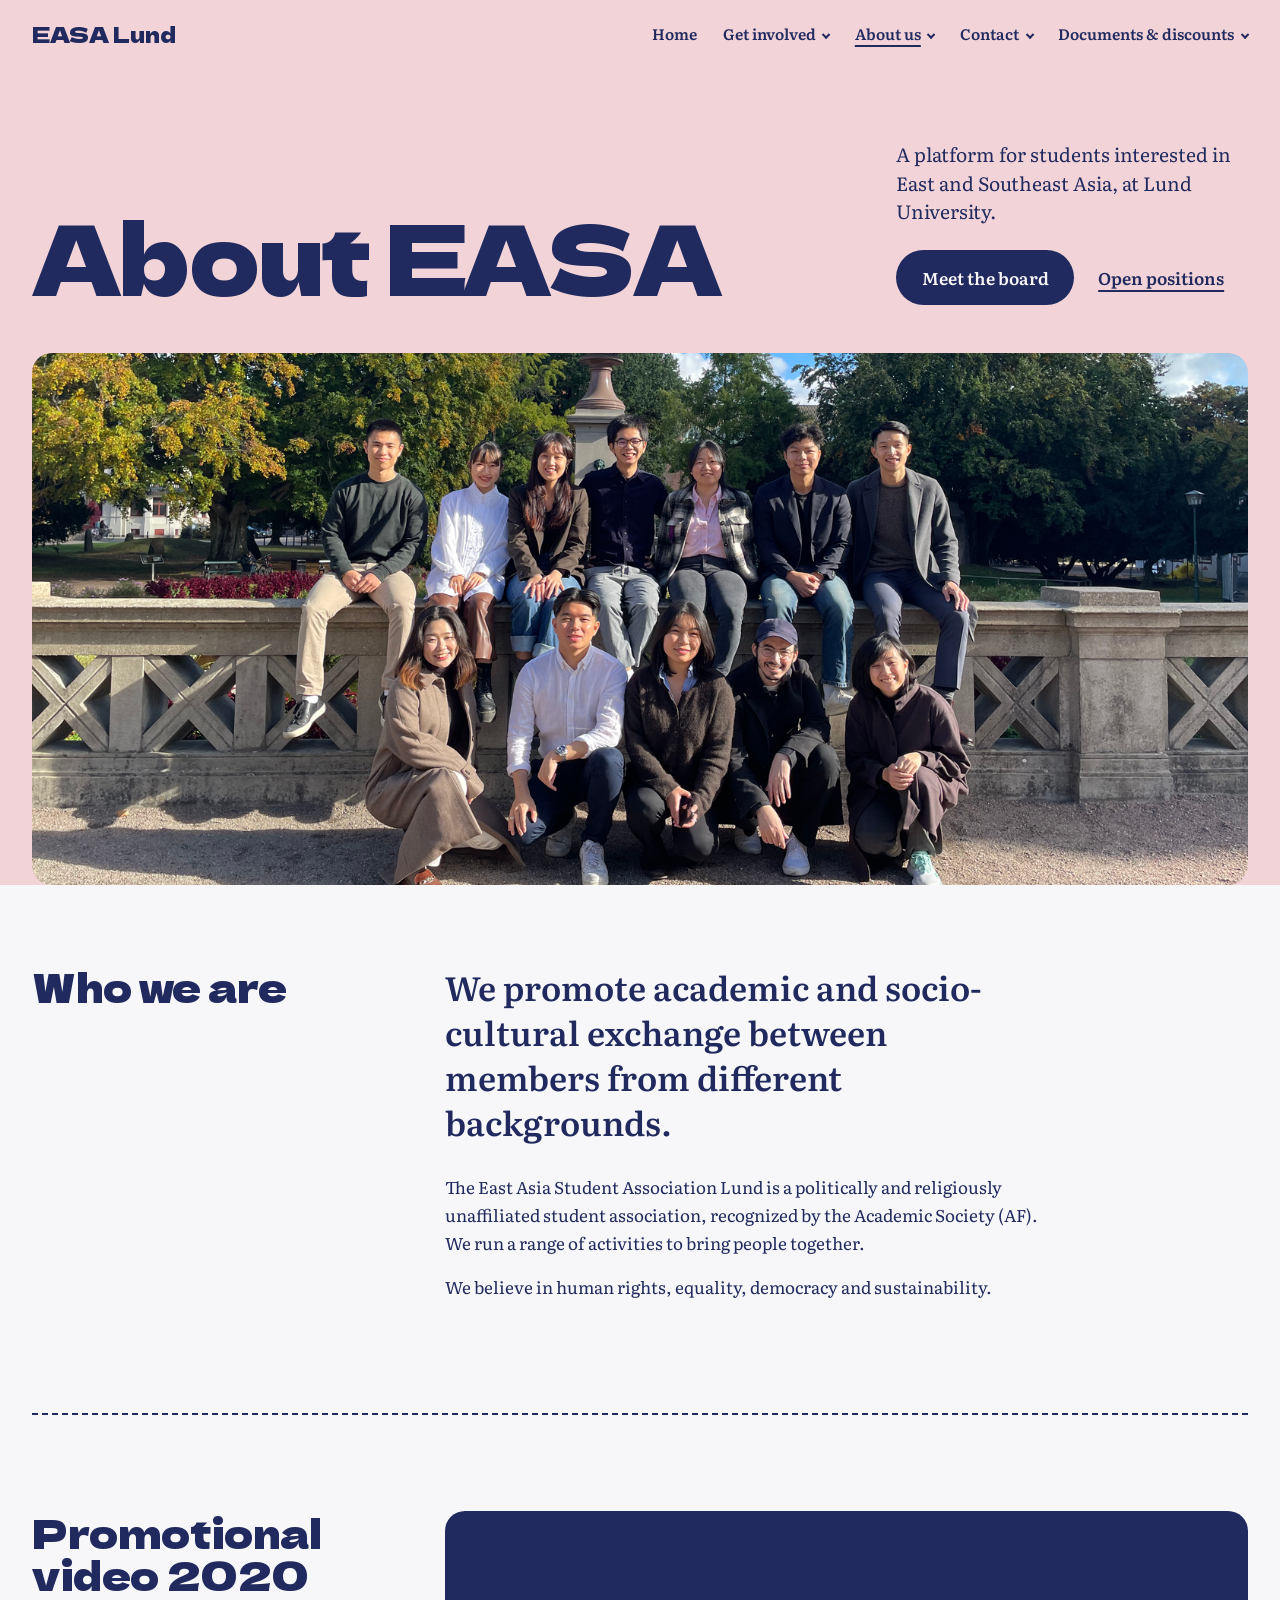
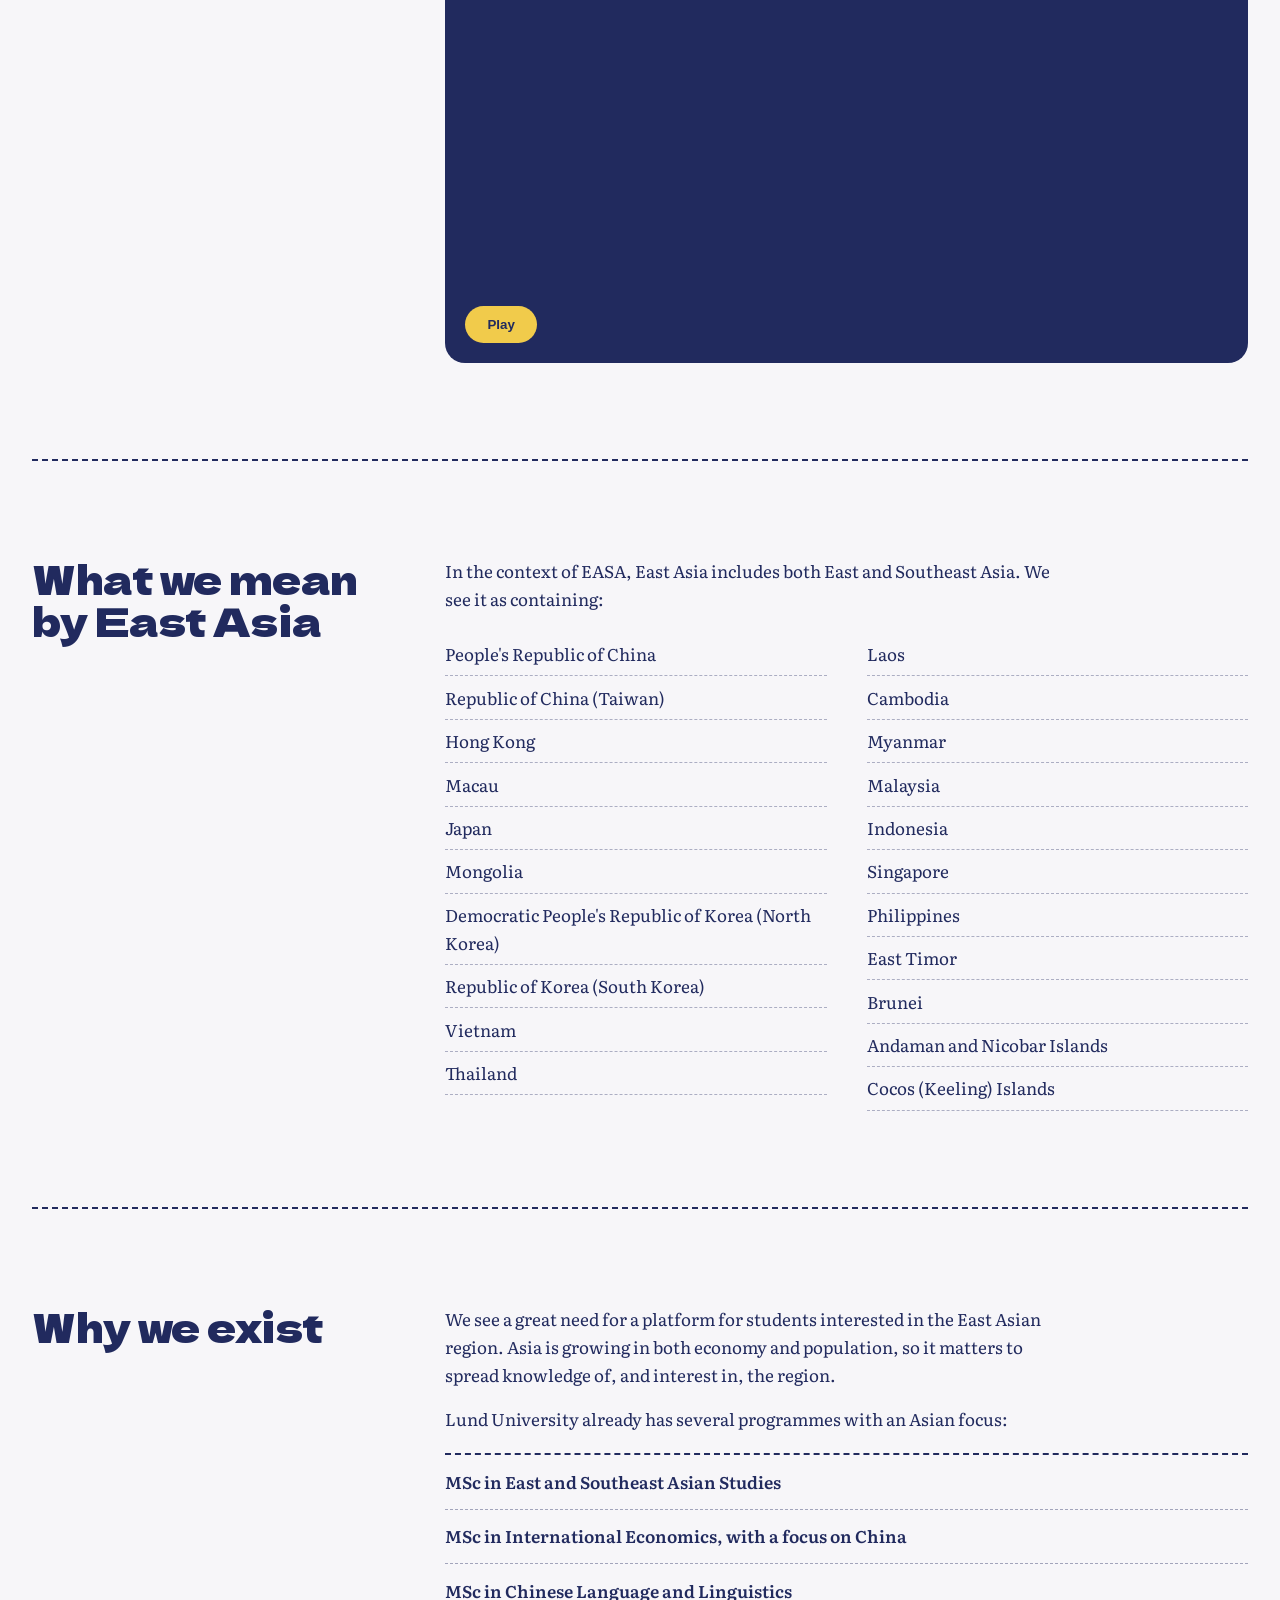
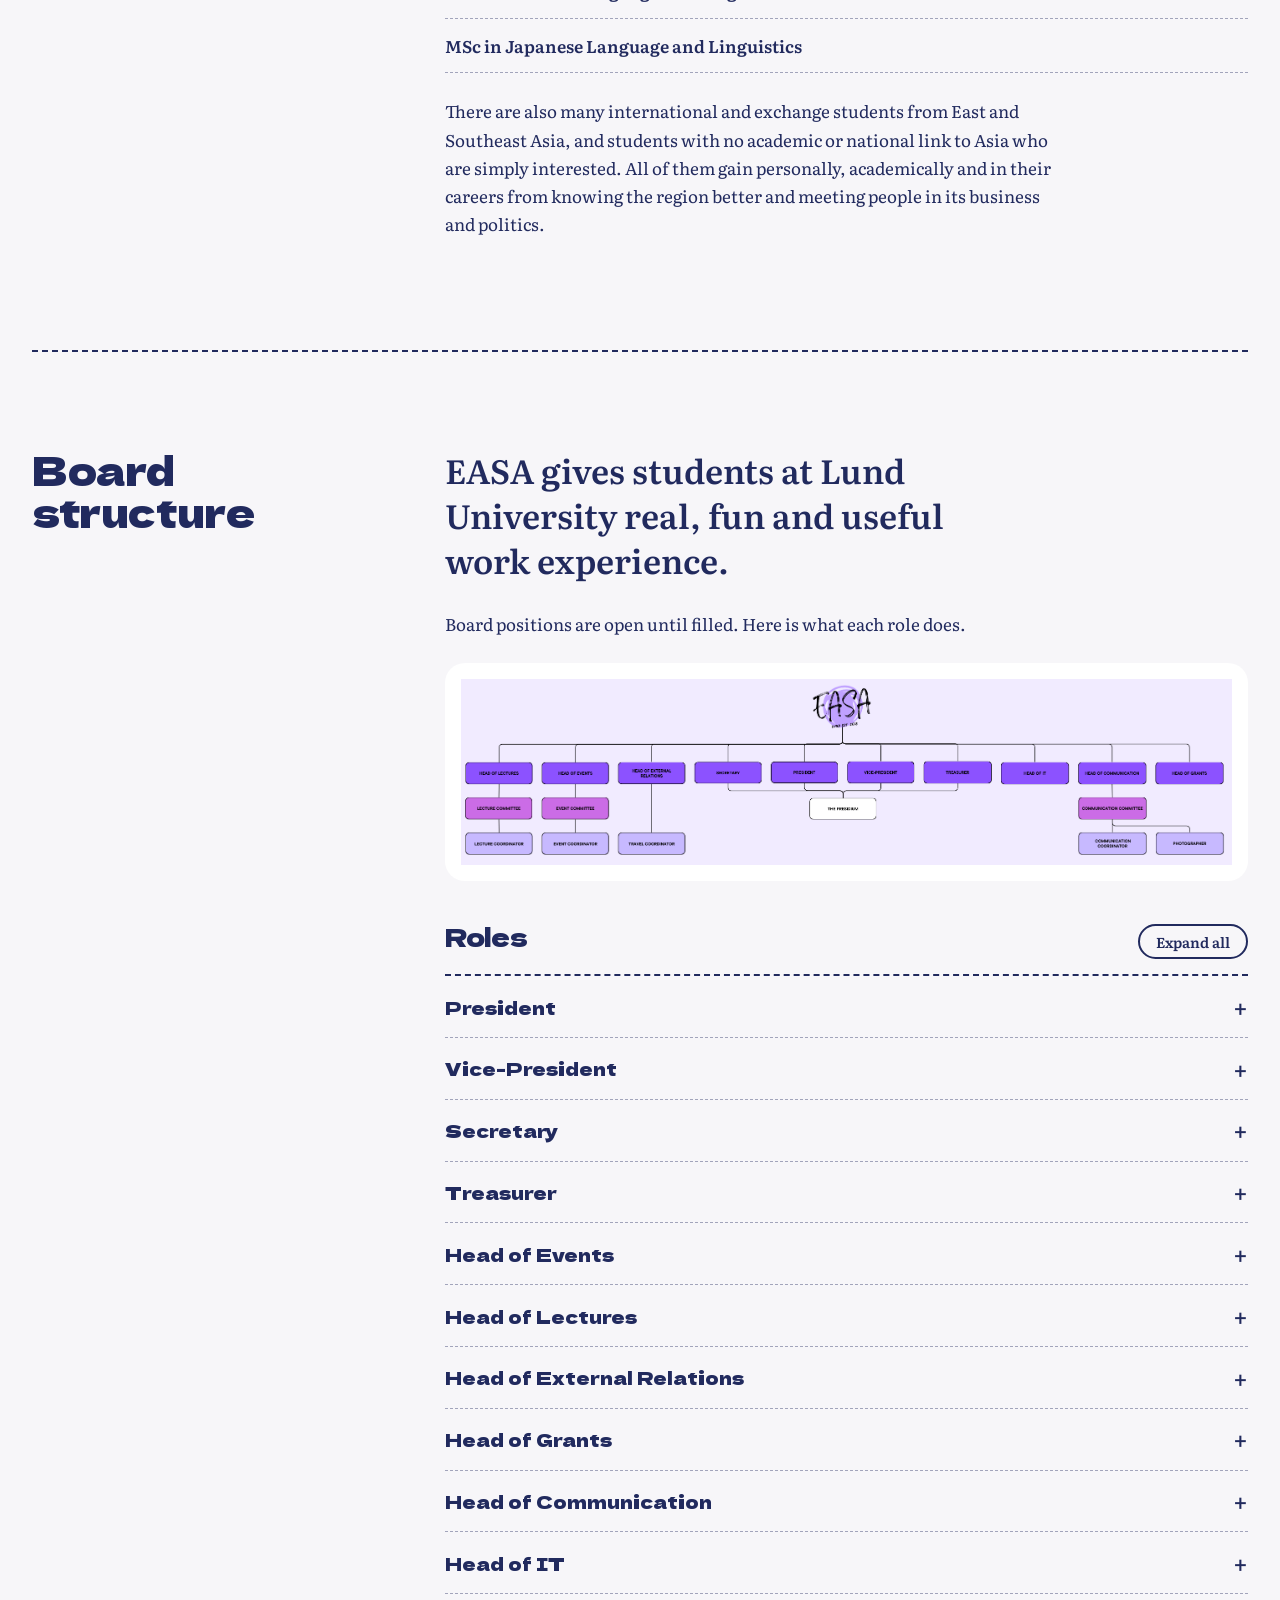
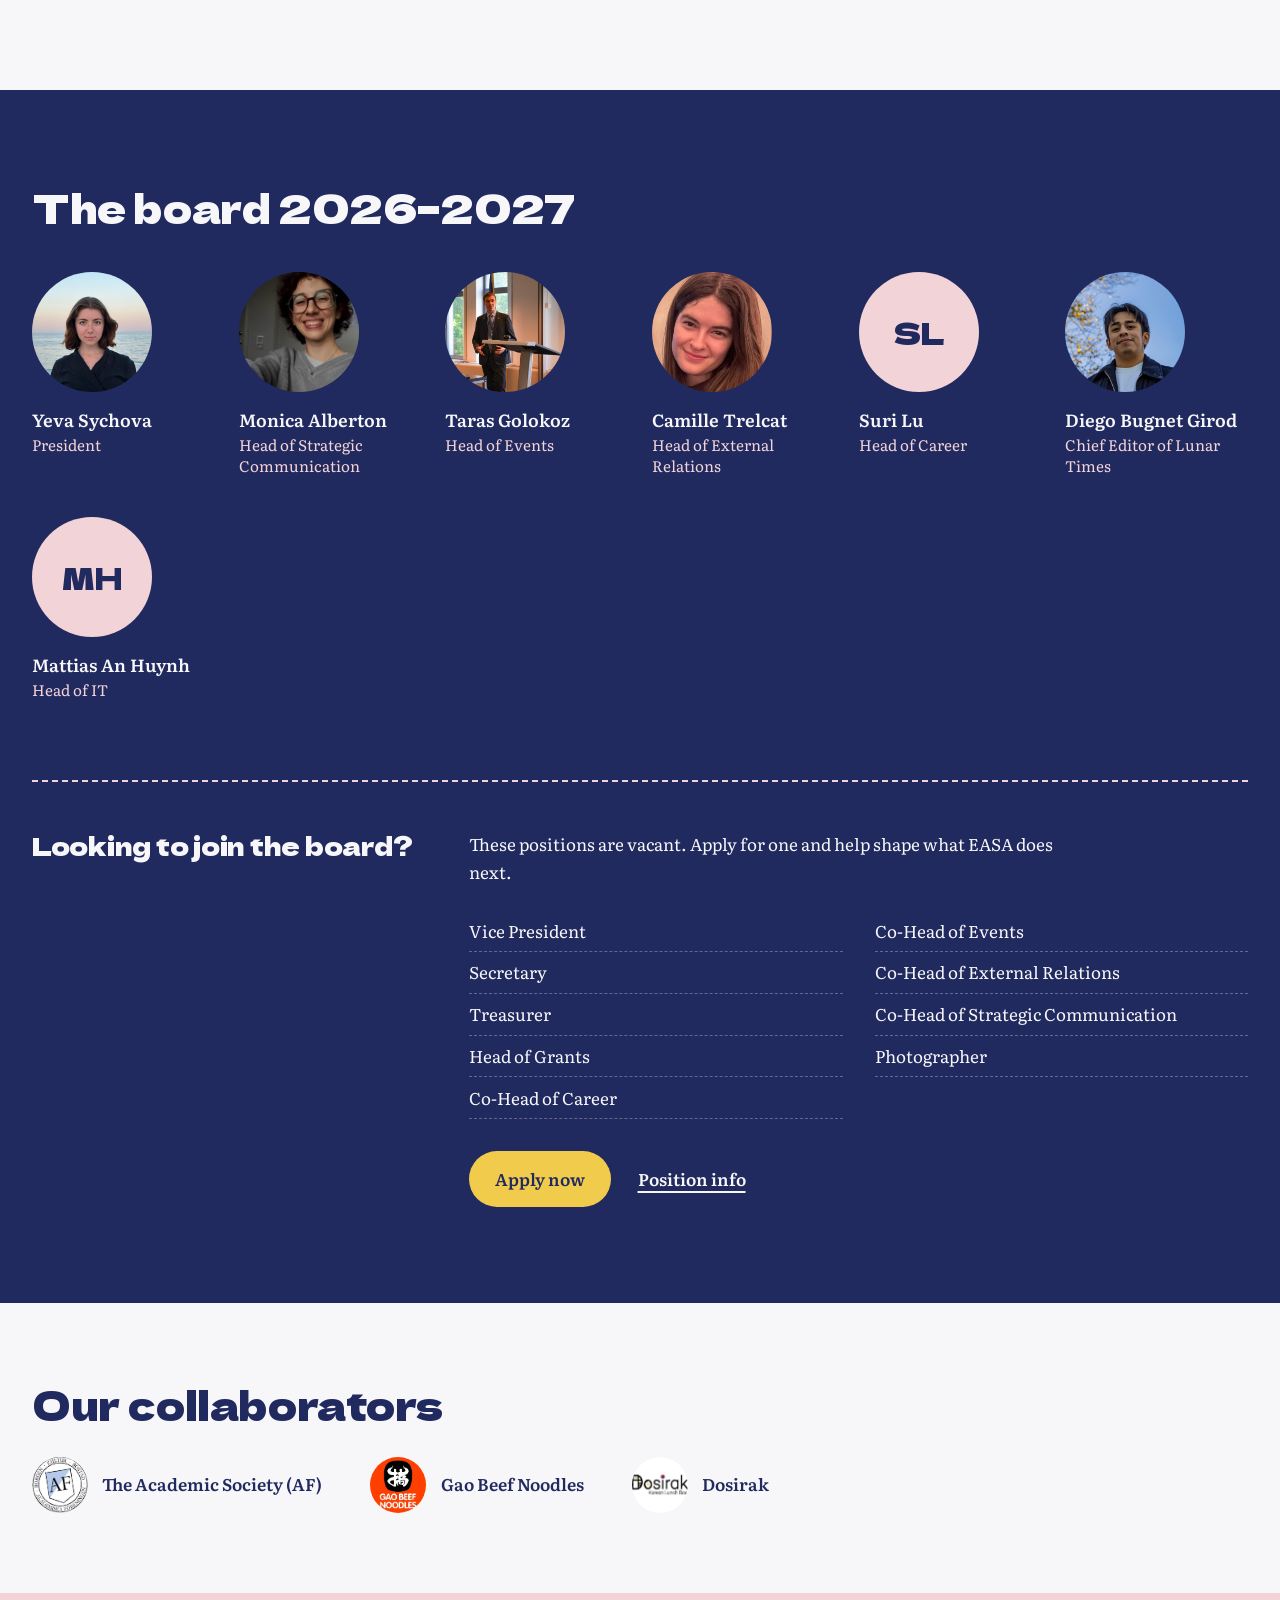
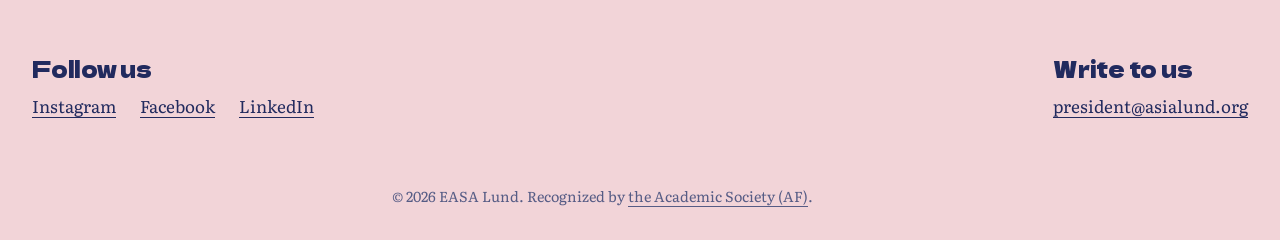
==== commit 938c0f1c: "update text in about.html" ====
--- a/pages/about.html
+++ b/pages/about.html
@@ -106,7 +106,7 @@
     <h2>Board structure</h2>
     <div>
       <p class="lead">EASA gives students at Lund University real, fun and useful work experience.</p>
-      <p>Board positions are applied for in May. Here is what each role does.</p>
+      <p>Board positions are open until filled. Here is what each role does.</p>
       <figure class="diagram">
         <img src="/src/assets/images/boardstructure-photo.png" alt="Diagram of the EASA board structure" width="1200" height="289" loading="lazy">
       </figure>
@@ -215,4 +215,4 @@
 
 <script src="../src/js/about.js"></script>
 </body>
-</html>+</html>
--- a/src/css/style.css
+++ b/src/css/style.css
@@ -126,7 +126,7 @@
 /* Small screens */
 @media (max-width: 62rem) {
   .menu-toggle { display: block; }
-  .nav { display: none; position: absolute; top: 100%; left: 0; right: 0; padding: 0.5rem 1.5rem 1.5rem; background: var(--sakura); }
+  .nav { display: none; position: absolute; top: calc(100% - 1px); left: 0; right: 0; margin: 0 !important; padding: 0 1.5rem 1.5rem !important; background: var(--sakura); }
   .nav.open { display: block; }
   .nav > ul { flex-direction: column; align-items: flex-start; gap: 0.5rem; }
   .has-sub > ul { position: static; display: none; box-shadow: none; background: none; padding: 0 0 0 1rem; min-width: 0; }
@@ -187,7 +187,7 @@
 .plist { margin: 1.25rem 0 1.5rem; border-top: 2px dashed var(--indigo); }
 .plist li { padding: 0.8rem 0; border-bottom: 1px dashed rgba(33, 42, 94, 0.4); font-weight: 600; }
 .diagram { margin: 1.5rem 0 2.5rem; padding: 1rem; overflow-x: auto; background: #fff; border-radius: var(--radius); }
-.diagram img { width: 100%; min-width: 38rem; background: none; }
+.diagram img { width: 100%; background: none; }
 .roles-bar { display: flex; justify-content: space-between; align-items: center; gap: 1rem; margin-bottom: 0.75rem; }
 .roles { border-top: 2px dashed var(--indigo); }
 .roles details { border-bottom: 1px dashed rgba(33, 42, 94, 0.4); }
